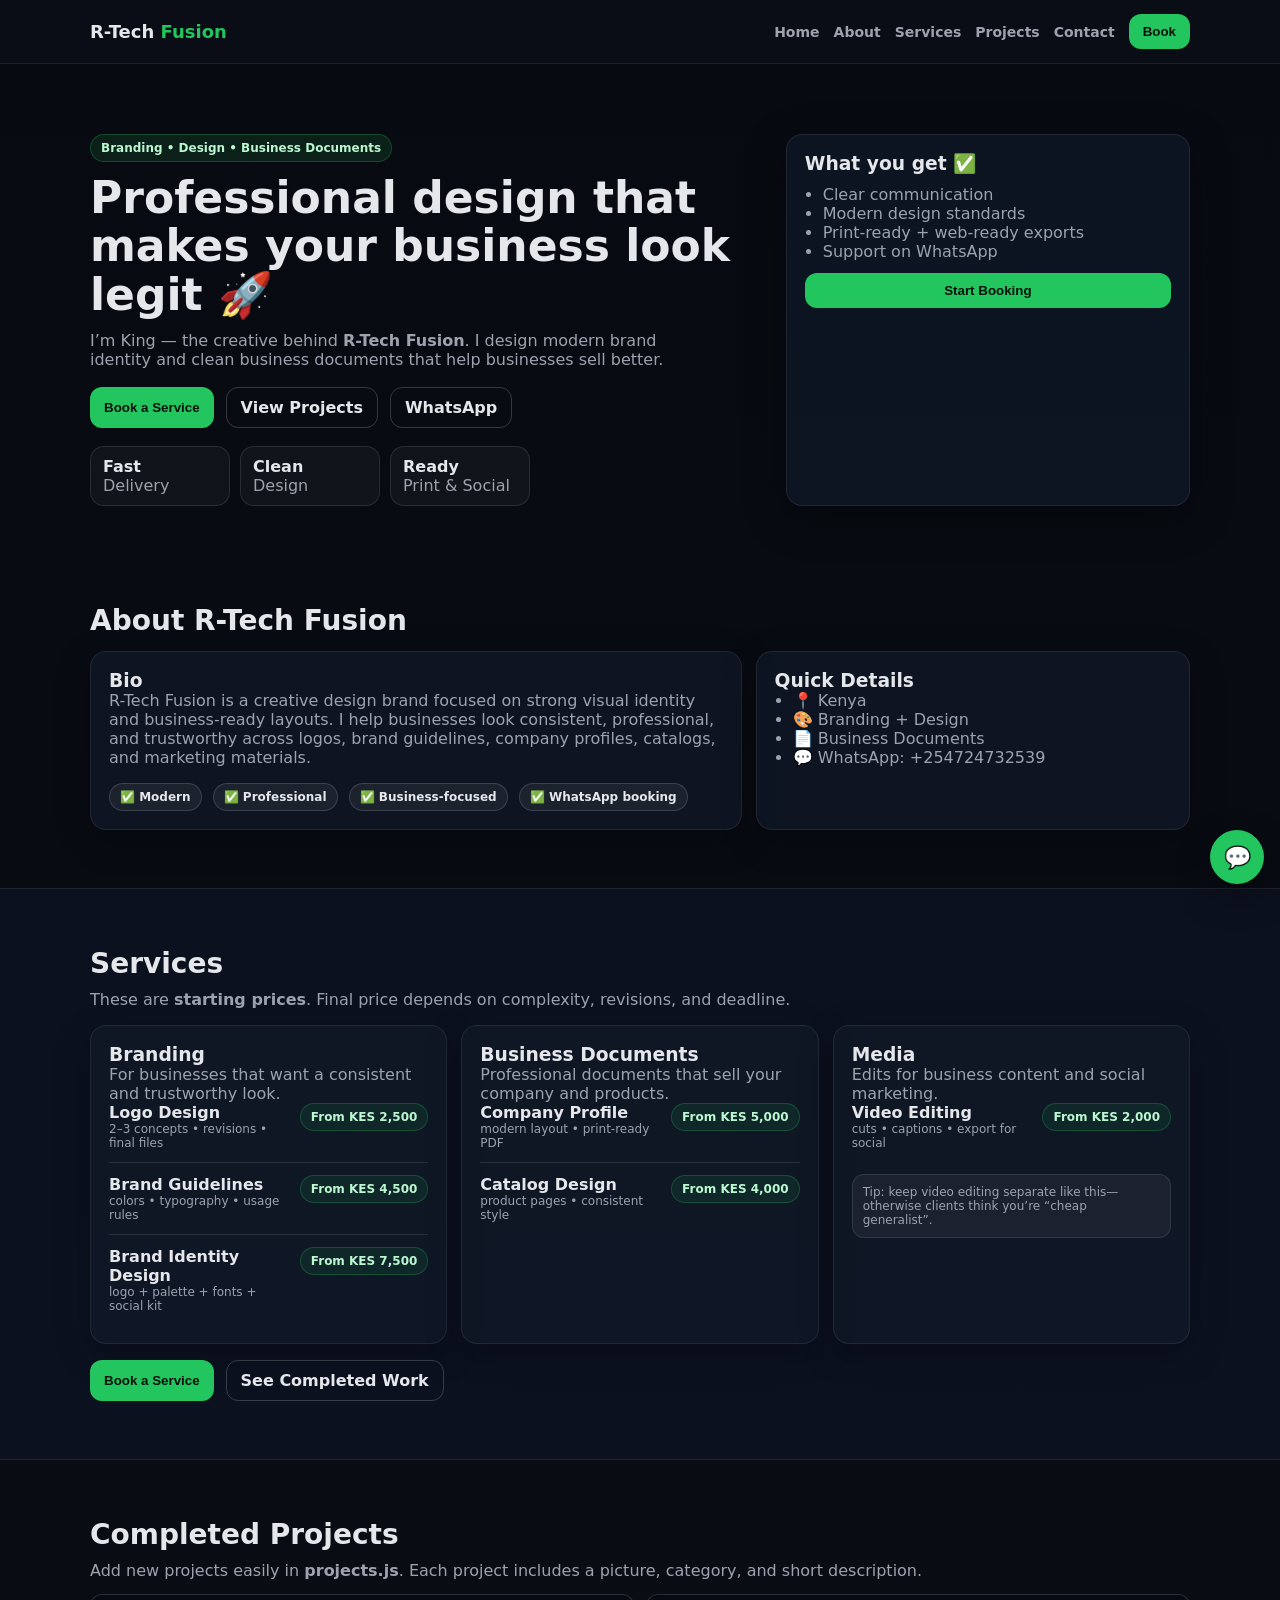
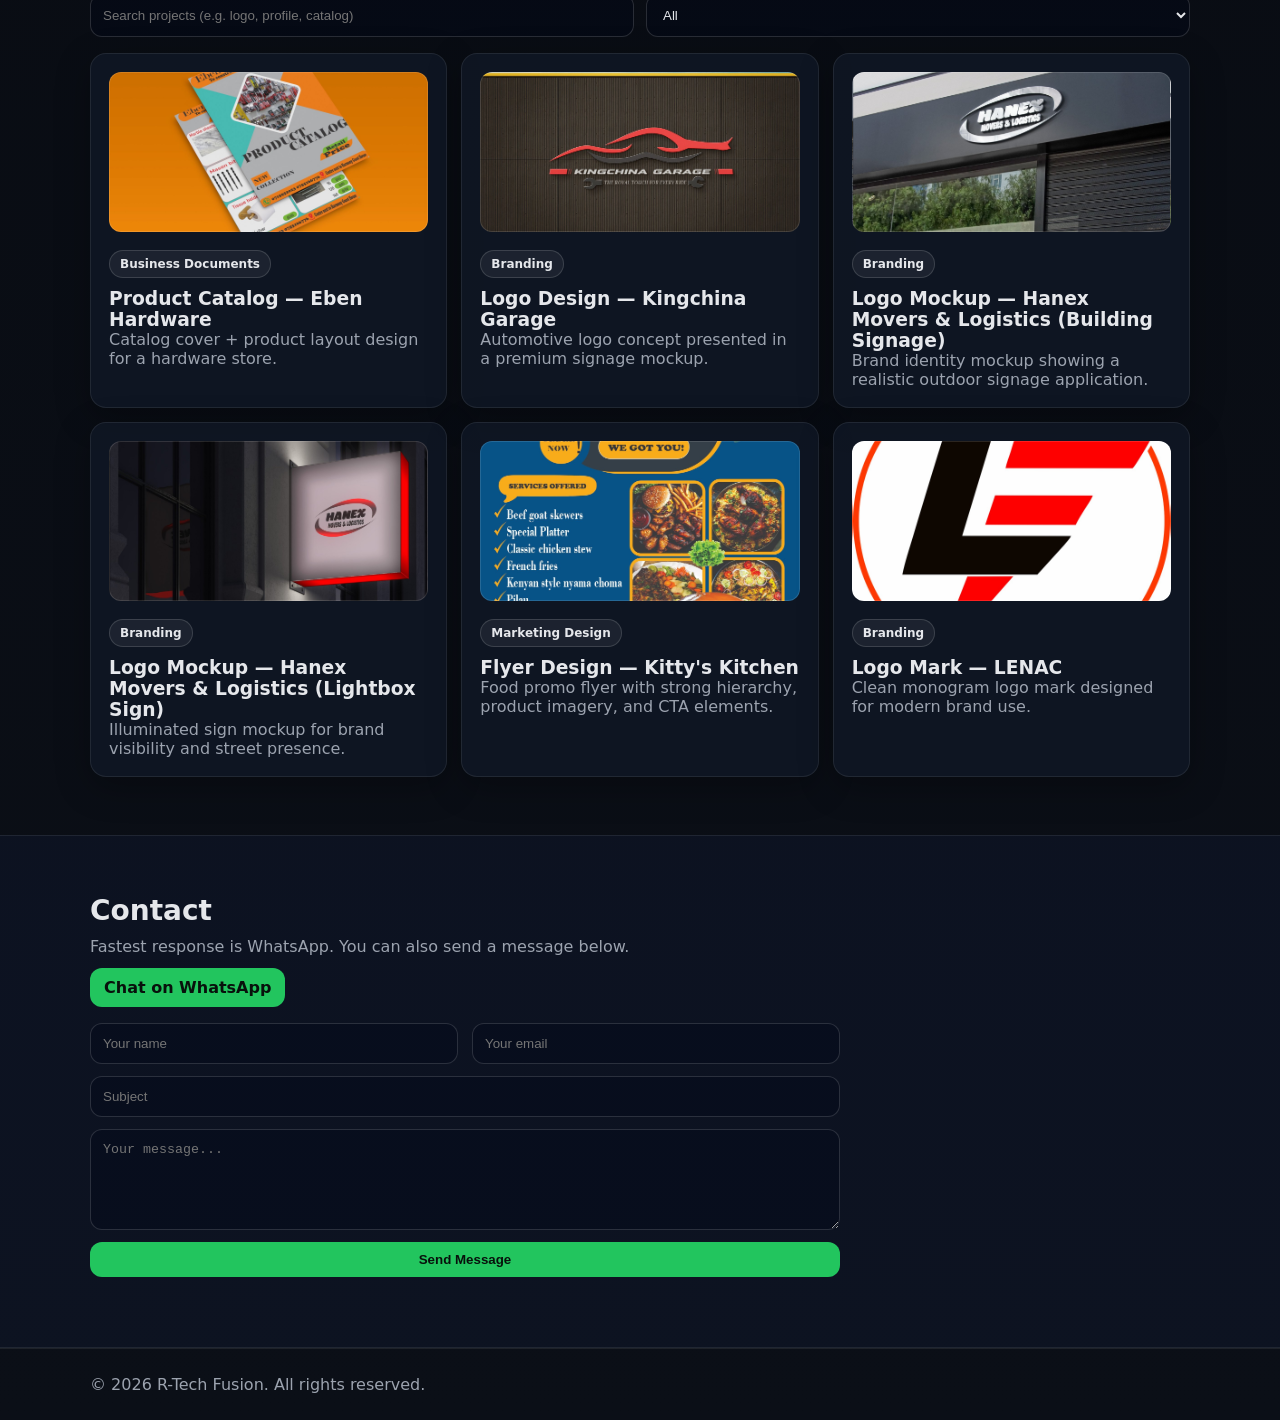
==== index.html @ 1673db48 "Add files via upload" ====
<!DOCTYPE html>
<html lang="en">
<head>
  <meta charset="UTF-8" />
  <meta name="viewport" content="width=device-width, initial-scale=1.0"/>
  <title>R-Tech Fusion | Portfolio</title>
  <link rel="stylesheet" href="style.css" />
</head>
<body>

  <header class="header">
    <div class="container nav">
      <a class="logo" href="#home">R-Tech <span>Fusion</span></a>

      <button class="menu-btn" id="menuBtn" aria-label="Toggle menu">☰</button>

      <nav id="navLinks">
        <a href="#home">Home</a>
        <a href="#about">About</a>
        <a href="#services">Services</a>
        <a href="#portfolio">Projects</a>
        <a href="#contact">Contact</a>
        <button class="btn btn-primary" id="openBooking">Book</button>
      </nav>
    </div>
  </header>

  <section id="home" class="hero">
    <div class="container hero-grid">
      <div>
        <p class="tag">Branding • Design • Business Documents</p>
        <h1>Professional design that makes your business look legit 🚀</h1>
        <p class="sub">
          I’m King — the creative behind <b>R-Tech Fusion</b>. I design modern brand identity and clean business
          documents that help businesses sell better.
        </p>

        <div class="hero-actions">
          <button class="btn btn-primary" id="openBooking2">Book a Service</button>
          <a class="btn btn-ghost" href="#portfolio">View Projects</a>
          <a class="btn btn-ghost" id="heroWhatsapp" href="#" target="_blank" rel="noopener">WhatsApp</a>
        </div>

        <div class="mini-stats">
          <div class="stat">
            <b>Fast</b><span class="muted">Delivery</span>
          </div>
          <div class="stat">
            <b>Clean</b><span class="muted">Design</span>
          </div>
          <div class="stat">
            <b>Ready</b><span class="muted">Print & Social</span>
          </div>
        </div>
      </div>

      <div class="hero-card">
        <h3>What you get ✅</h3>
        <ul class="muted list">
          <li>Clear communication</li>
          <li>Modern design standards</li>
          <li>Print-ready + web-ready exports</li>
          <li>Support on WhatsApp</li>
        </ul>
        <button class="btn btn-primary w-full" id="openBooking3">Start Booking</button>
      </div>
    </div>
  </section>

  <section id="about" class="section">
    <div class="container">
      <h2>About R-Tech Fusion</h2>
      <div class="about-grid">
        <div class="card">
          <h3>Bio</h3>
          <p class="muted">
            R-Tech Fusion is a creative design brand focused on strong visual identity and business-ready layouts.
            I help businesses look consistent, professional, and trustworthy across logos, brand guidelines, company profiles,
            catalogs, and marketing materials.
          </p>
          <div class="about-bullets">
            <span class="pill">✅ Modern</span>
            <span class="pill">✅ Professional</span>
            <span class="pill">✅ Business-focused</span>
            <span class="pill">✅ WhatsApp booking</span>
          </div>
        </div>

        <div class="card">
          <h3>Quick Details</h3>
          <ul class="muted list">
            <li>📍 Kenya</li>
            <li>🎨 Branding + Design</li>
            <li>📄 Business Documents</li>
            <li>💬 WhatsApp: +254724732539</li>
          </ul>
        </div>
      </div>
    </div>
  </section>

  <section id="services" class="section alt">
    <div class="container">
      <h2>Services</h2>
      <p class="muted">
        These are <b>starting prices</b>. Final price depends on complexity, revisions, and deadline.
      </p>

      <div class="grid service-cats">
        <div class="card">
          <h3>Branding</h3>
          <p class="muted">For businesses that want a consistent and trustworthy look.</p>

          <div class="service-item">
            <div>
              <b>Logo Design</b>
              <p class="muted tiny">2–3 concepts • revisions • final files</p>
            </div>
            <span class="price">From KES 2,500</span>
          </div>

          <div class="service-item">
            <div>
              <b>Brand Guidelines</b>
              <p class="muted tiny">colors • typography • usage rules</p>
            </div>
            <span class="price">From KES 4,500</span>
          </div>

          <div class="service-item">
            <div>
              <b>Brand Identity Design</b>
              <p class="muted tiny">logo + palette + fonts + social kit</p>
            </div>
            <span class="price">From KES 7,500</span>
          </div>
        </div>

        <div class="card">
          <h3>Business Documents</h3>
          <p class="muted">Professional documents that sell your company and products.</p>

          <div class="service-item">
            <div>
              <b>Company Profile</b>
              <p class="muted tiny">modern layout • print-ready PDF</p>
            </div>
            <span class="price">From KES 5,000</span>
          </div>

          <div class="service-item">
            <div>
              <b>Catalog Design</b>
              <p class="muted tiny">product pages • consistent style</p>
            </div>
            <span class="price">From KES 4,000</span>
          </div>
        </div>

        <div class="card">
          <h3>Media</h3>
          <p class="muted">Edits for business content and social marketing.</p>

          <div class="service-item">
            <div>
              <b>Video Editing</b>
              <p class="muted tiny">cuts • captions • export for social</p>
            </div>
            <span class="price">From KES 2,000</span>
          </div>

          <div class="note">
            <p class="muted tiny">
              Tip: keep video editing separate like this—otherwise clients think you’re “cheap generalist”.
            </p>
          </div>
        </div>
      </div>

      <div class="cta-row">
        <button class="btn btn-primary" id="openBooking4">Book a Service</button>
        <a class="btn btn-ghost" href="#portfolio">See Completed Work</a>
      </div>
    </div>
  </section>

  <section id="portfolio" class="section">
    <div class="container">
      <h2>Completed Projects</h2>
      <p class="muted">
        Add new projects easily in <b>projects.js</b>. Each project includes a picture, category, and short description.
      </p>

      <div class="portfolio-controls">
        <input id="searchInput" type="text" placeholder="Search projects (e.g. logo, profile, catalog)" />
        <select id="filterSelect">
          <option value="All">All Categories</option>
        </select>
      </div>

      <div id="projectsGrid" class="grid cards"></div>
    </div>
  </section>

  <section id="contact" class="section alt">
    <div class="container">
      <h2>Contact</h2>
      <p class="muted">Fastest response is WhatsApp. You can also send a message below.</p>

      <div class="contact-row">
        <a class="btn btn-primary" id="contactWhatsapp" href="#" target="_blank" rel="noopener">Chat on WhatsApp</a>
      </div>

      <form id="contactForm" class="form">
        <div class="grid form-grid">
          <input type="text" id="name" placeholder="Your name" required />
          <input type="email" id="email" placeholder="Your email" required />
        </div>

        <input type="text" id="subject" placeholder="Subject" required />
        <textarea id="message" placeholder="Your message..." rows="5" required></textarea>

        <button class="btn btn-primary" type="submit">Send Message</button>
        <p id="formStatus" class="muted tiny"></p>
      </form>
    </div>
  </section>

  <div class="modal" id="bookingModal" aria-hidden="true">
    <div class="modal-content">
      <div class="modal-header">
        <h3>Book a Service 📅</h3>
        <button class="icon-btn" id="closeBooking" aria-label="Close">✖</button>
      </div>

      <p class="muted">
        Fill this quick form and it will open WhatsApp with your booking details.
      </p>

      <form id="bookingForm" class="form" style="margin-top:12px;">
        <label class="muted label">Select Service</label>
        <select id="serviceSelect" required></select>

        <label class="muted label">Budget (KES)</label>
        <input id="budget" type="text" placeholder="e.g. 3000 - 8000" required />

        <label class="muted label">Deadline / Timeline</label>
        <input id="deadline" type="text" placeholder="e.g. 2 days / by Friday" required />

        <label class="muted label">Project Details</label>
        <textarea id="details" rows="4"
          placeholder="Brand name, style, colors, size, pages, references, anything important..." required></textarea>

        <button class="btn btn-primary" type="submit">Book via WhatsApp</button>
        <button class="btn btn-ghost" type="button" id="whatsappFromModal">WhatsApp Instead</button>

        <p class="tiny muted">
          No backend needed — your booking arrives on WhatsApp instantly.
        </p>
      </form>
    </div>
  </div>

  <a class="wa-float" id="waFloat" href="#" target="_blank" rel="noopener" aria-label="Chat on WhatsApp">💬</a>

  <footer class="footer">
    <div class="container">
      <p class="muted">© <span id="year"></span> R-Tech Fusion. All rights reserved.</p>
    </div>
  </footer>

  <script src="projects.js"></script>
  <script src="script.js"></script>
</body>
</html>
---- style.css ----
:root{
  --bg:#0b0f17;
  --card:#111827;
  --alt:#0f172a;
  --text:#e5e7eb;
  --muted:#9ca3af;
  --primary:#22c55e;
  --border: rgba(255,255,255,0.08);
}

*{ box-sizing:border-box; margin:0; padding:0; }
html{ scroll-behavior:smooth; }
body{
  font-family: system-ui, -apple-system, Segoe UI, Roboto, Arial, sans-serif;
  background: linear-gradient(180deg, #070a10, var(--bg));
  color: var(--text);
}

.container{
  width:min(1100px, 92%);
  margin-inline:auto;
}

.header{
  position:sticky; top:0; z-index:50;
  background: rgba(11,15,23,0.85);
  backdrop-filter: blur(10px);
  border-bottom:1px solid var(--border);
}

.nav{
  display:flex;
  align-items:center;
  justify-content:space-between;
  padding:14px 0;
  gap:12px;
}

.logo{
  font-weight:900;
  text-decoration:none;
  color:var(--text);
  font-size:18px;
}
.logo span{ color: var(--primary); }

.menu-btn{
  display:none;
  border:1px solid rgba(255,255,255,0.16);
  background: rgba(255,255,255,0.06);
  color: var(--text);
  padding:8px 10px;
  border-radius:12px;
  cursor:pointer;
  font-size:16px;
}

nav{
  display:flex;
  align-items:center;
  gap:14px;
  flex-wrap:wrap;
}
nav a{
  text-decoration:none;
  color:var(--muted);
  font-weight:700;
  font-size:14px;
}
nav a:hover{ color: var(--text); }

@media (max-width: 820px){
  .menu-btn{ display:inline-flex; }
  nav{
    display:none;
    width:100%;
    padding:10px 0 14px;
    border-top:1px solid var(--border);
  }
  nav.open{ display:flex; }
}

.hero{ padding:70px 0 40px; }
.hero-grid{
  display:grid;
  grid-template-columns: 1.25fr 0.75fr;
  gap:22px;
}
@media (max-width: 860px){
  .hero-grid{ grid-template-columns:1fr; }
}

.tag{
  display:inline-block;
  color: #bbf7d0;
  background: rgba(34,197,94,0.12);
  border:1px solid rgba(34,197,94,0.25);
  padding:6px 10px;
  border-radius:999px;
  margin-bottom:12px;
  font-weight:900;
  font-size:12px;
}

h1{
  font-size: clamp(30px, 4vw, 44px);
  line-height:1.1;
}
.sub{
  margin-top:12px;
  color: var(--muted);
  max-width: 60ch;
}

.hero-actions{
  display:flex;
  gap:12px;
  margin-top:18px;
  flex-wrap:wrap;
}

.mini-stats{
  margin-top:18px;
  display:flex;
  gap:10px;
  flex-wrap:wrap;
}
.stat{
  padding:10px 12px;
  border-radius:14px;
  border:1px solid rgba(255,255,255,0.10);
  background: rgba(255,255,255,0.04);
  min-width: 140px;
}
.stat b{ display:block; }
.stat span{ display:block; }

.hero-card{
  background: rgba(17,24,39,0.75);
  border: 1px solid var(--border);
  border-radius:16px;
  padding:18px;
  box-shadow: 0 12px 40px rgba(0,0,0,0.35);
}
.hero-card h3{ margin-bottom:10px; }
.list{ padding-left: 18px; }
.w-full{ width:100%; margin-top:12px; }

.section{ padding:58px 0; }
.section.alt{
  background: rgba(15,23,42,0.55);
  border-top:1px solid var(--border);
  border-bottom:1px solid var(--border);
}

h2{ font-size:28px; margin-bottom:10px; }
.muted{ color: var(--muted); }
.tiny{ font-size:12px; }

.grid{ display:grid; gap:14px; }
.cards{
  grid-template-columns: repeat(3, 1fr);
  margin-top:16px;
}
@media (max-width: 900px){
  .cards{ grid-template-columns: 1fr; }
}

.card{
  background: rgba(17,24,39,0.75);
  border: 1px solid var(--border);
  border-radius:16px;
  padding:18px;
  box-shadow: 0 10px 35px rgba(0,0,0,0.28);
}

.btn{
  border:none;
  cursor:pointer;
  padding:10px 14px;
  border-radius:12px;
  font-weight:900;
  text-decoration:none;
  display:inline-flex;
  align-items:center;
  justify-content:center;
  gap:8px;
}
.btn-primary{
  background: var(--primary);
  color:#08110c;
}
.btn-primary:hover{ filter: brightness(0.95); }
.btn-ghost{
  background: transparent;
  border: 1px solid rgba(255,255,255,0.18);
  color: var(--text);
}
.btn-ghost:hover{ border-color: rgba(255,255,255,0.30); }

.about-grid{
  display:grid;
  grid-template-columns: 1.2fr 0.8fr;
  gap:14px;
  margin-top:14px;
}
@media (max-width:900px){ .about-grid{ grid-template-columns:1fr; } }

.pill{
  display:inline-flex;
  padding:6px 10px;
  border-radius:999px;
  border:1px solid rgba(255,255,255,0.14);
  background: rgba(255,255,255,0.06);
  font-size:12px;
  font-weight:900;
  margin: 6px 6px 0 0;
}
.about-bullets{ margin-top:10px; }

.service-cats{
  grid-template-columns: repeat(3, 1fr);
  margin-top:16px;
}
@media (max-width: 900px){ .service-cats{ grid-template-columns:1fr; } }

.service-item{
  display:flex;
  align-items:flex-start;
  justify-content:space-between;
  gap:12px;
  padding:12px 0;
  border-top:1px solid rgba(255,255,255,0.10);
}
.service-item:first-of-type{ border-top:none; padding-top:0; }

.price{
  font-weight:900;
  white-space:nowrap;
  border:1px solid rgba(34,197,94,0.25);
  background: rgba(34,197,94,0.10);
  padding:6px 10px;
  border-radius:999px;
  font-size:12px;
  color: #bbf7d0;
}

.note{
  margin-top:12px;
  padding:10px;
  border-radius:12px;
  border:1px solid rgba(255,255,255,0.10);
  background: rgba(255,255,255,0.05);
}

.cta-row{
  display:flex;
  gap:12px;
  margin-top:16px;
  flex-wrap:wrap;
}

.portfolio-controls{
  margin-top:14px;
  display:flex;
  gap:12px;
  flex-wrap:wrap;
}
.portfolio-controls input, .portfolio-controls select{
  flex:1;
  min-width: 220px;
}

.project .thumb{
  height:160px;
  border-radius:12px;
  background: linear-gradient(135deg, rgba(34,197,94,0.18), rgba(255,255,255,0.06));
  border: 1px solid rgba(255,255,255,0.12);
  margin-bottom:12px;
  background-size: cover;
  background-position: center;
}
.project-meta{ margin-bottom:10px; }

.form{
  margin-top:16px;
  display:grid;
  gap:12px;
  max-width: 750px;
}
.form-grid{
  grid-template-columns: 1fr 1fr;
}
@media (max-width: 700px){
  .form-grid{ grid-template-columns:1fr; }
}
.label{ font-weight:800; }

input, textarea, select{
  width:100%;
  background: rgba(2,6,23,0.35);
  border: 1px solid rgba(255,255,255,0.14);
  color: var(--text);
  border-radius:12px;
  padding:12px 12px;
  outline:none;
}
input:focus, textarea:focus, select:focus{
  border-color: rgba(34,197,94,0.55);
}

.contact-row{ margin-top: 12px; }

.modal{
  position: fixed;
  inset:0;
  background: rgba(0,0,0,0.55);
  display:none;
  align-items:center;
  justify-content:center;
  padding:16px;
}
.modal.show{ display:flex; }
.modal-content{
  width:min(560px, 100%);
  background: rgba(17,24,39,0.95);
  border:1px solid var(--border);
  border-radius:16px;
  padding:16px;
}
.modal-header{
  display:flex;
  align-items:center;
  justify-content:space-between;
  gap:10px;
  margin-bottom:10px;
}
.icon-btn{
  border:none;
  background: transparent;
  color: var(--text);
  cursor:pointer;
  font-size:16px;
}

.wa-float{
  position: fixed;
  right: 16px;
  bottom: 16px;
  width: 54px;
  height: 54px;
  border-radius: 999px;
  background: var(--primary);
  color: #08110c;
  font-size: 22px;
  display:flex;
  align-items:center;
  justify-content:center;
  text-decoration:none;
  box-shadow: 0 14px 35px rgba(0,0,0,0.35);
}

.footer{
  padding:26px 0;
  border-top:1px solid var(--border);
}
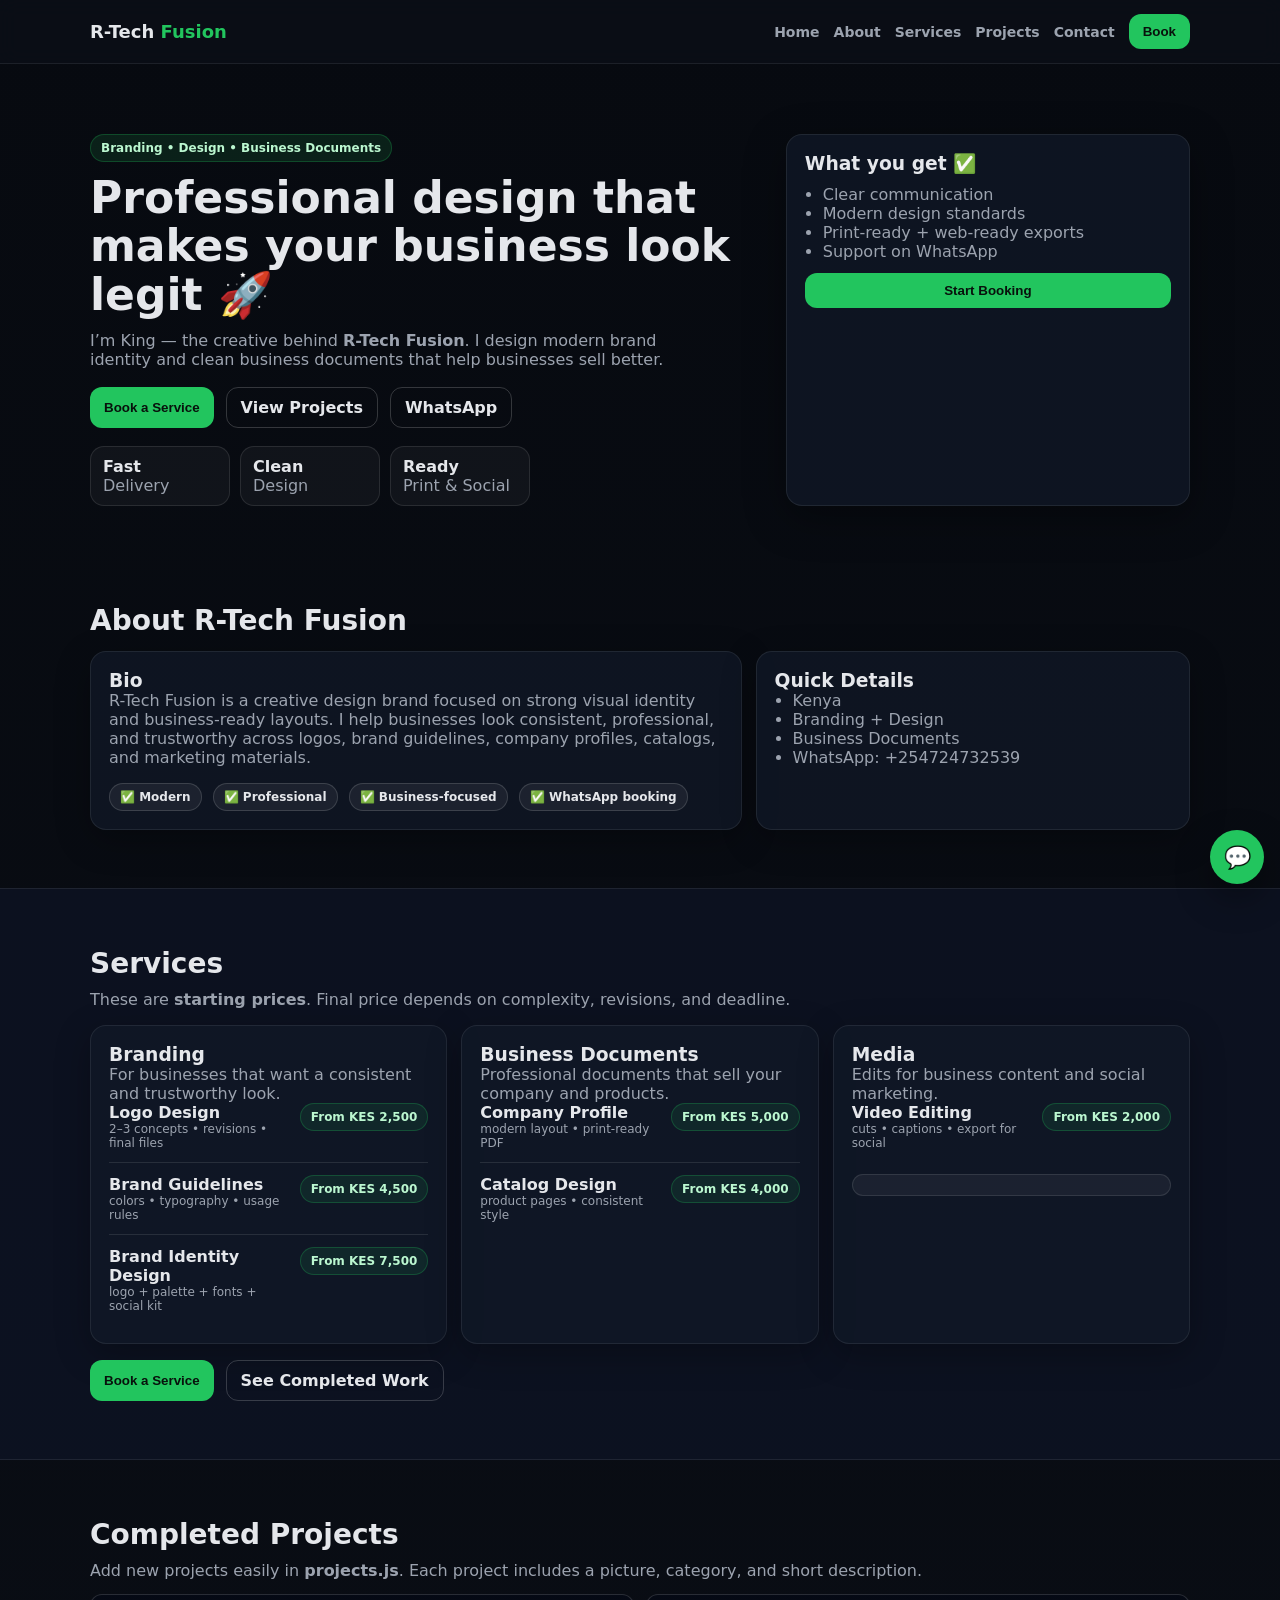
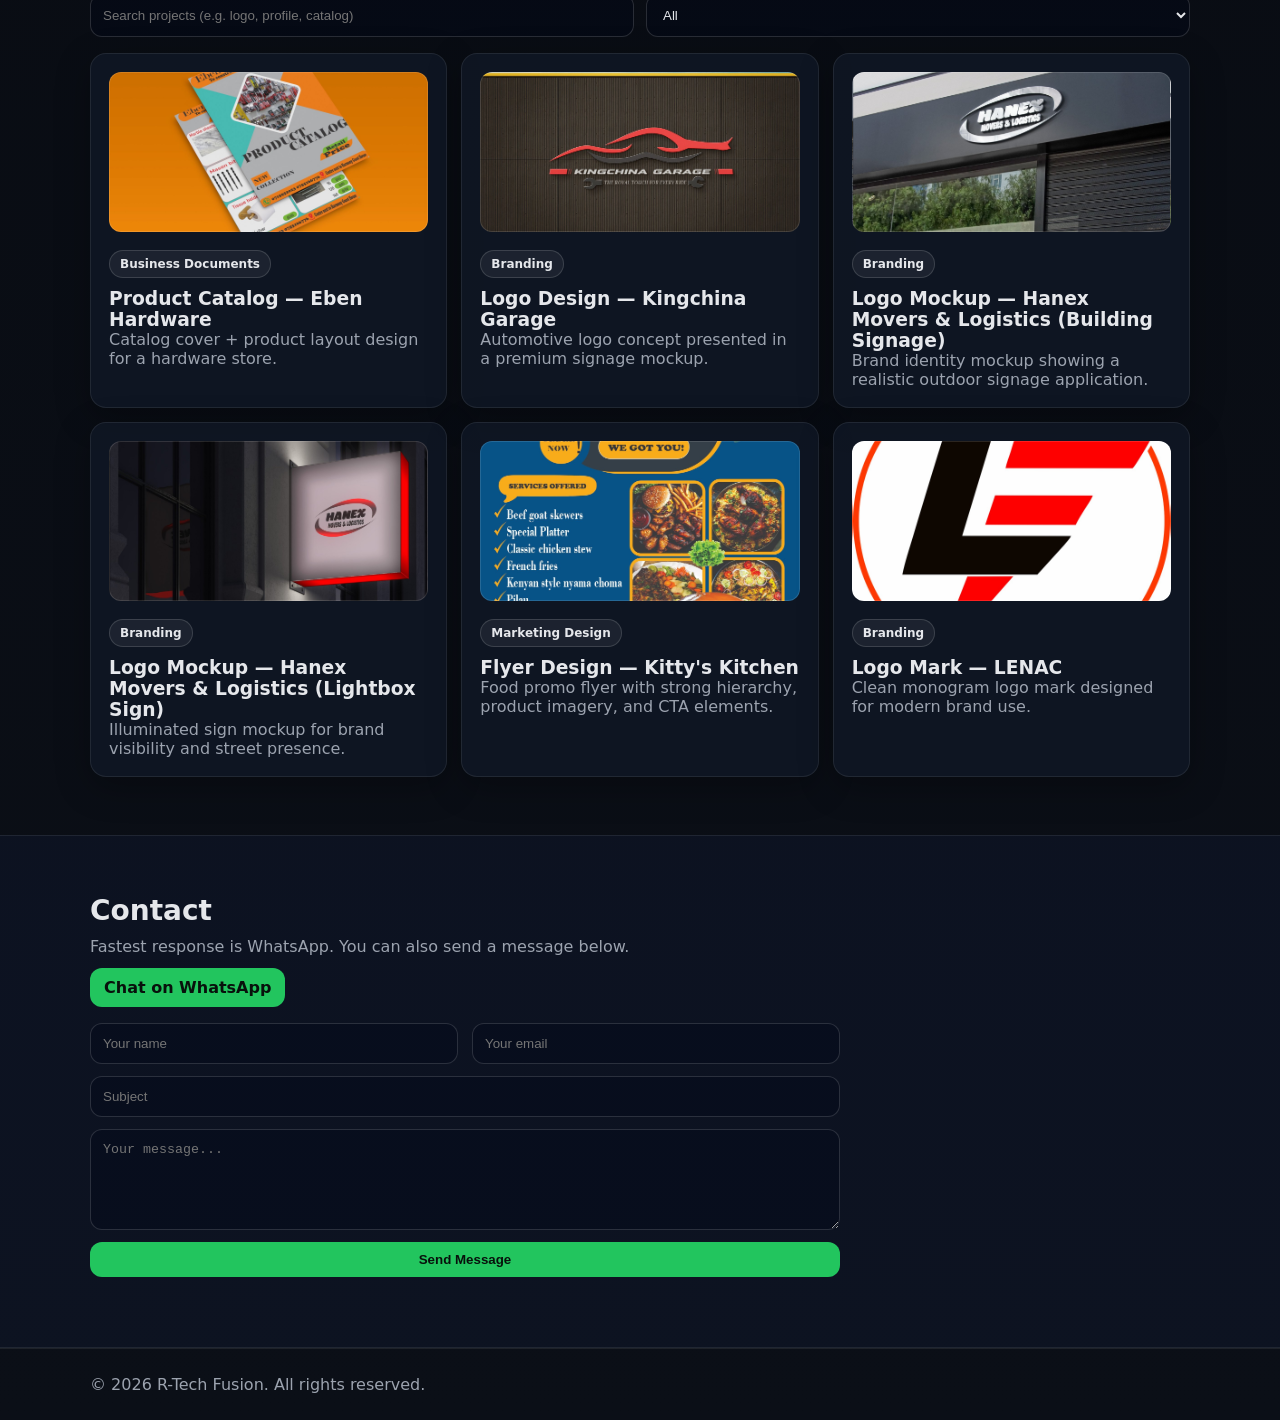
==== commit a53f77ab: "Update index.html" ====
--- a/index.html
+++ b/index.html
@@ -89,10 +89,10 @@
         <div class="card">
           <h3>Quick Details</h3>
           <ul class="muted list">
-            <li>📍 Kenya</li>
-            <li>🎨 Branding + Design</li>
-            <li>📄 Business Documents</li>
-            <li>💬 WhatsApp: +254724732539</li>
+            <li> Kenya</li>
+            <li> Branding + Design</li>
+            <li> Business Documents</li>
+            <li> WhatsApp: +254724732539</li>
           </ul>
         </div>
       </div>
@@ -171,7 +171,6 @@
 
           <div class="note">
             <p class="muted tiny">
-              Tip: keep video editing separate like this—otherwise clients think you’re “cheap generalist”.
             </p>
           </div>
         </div>
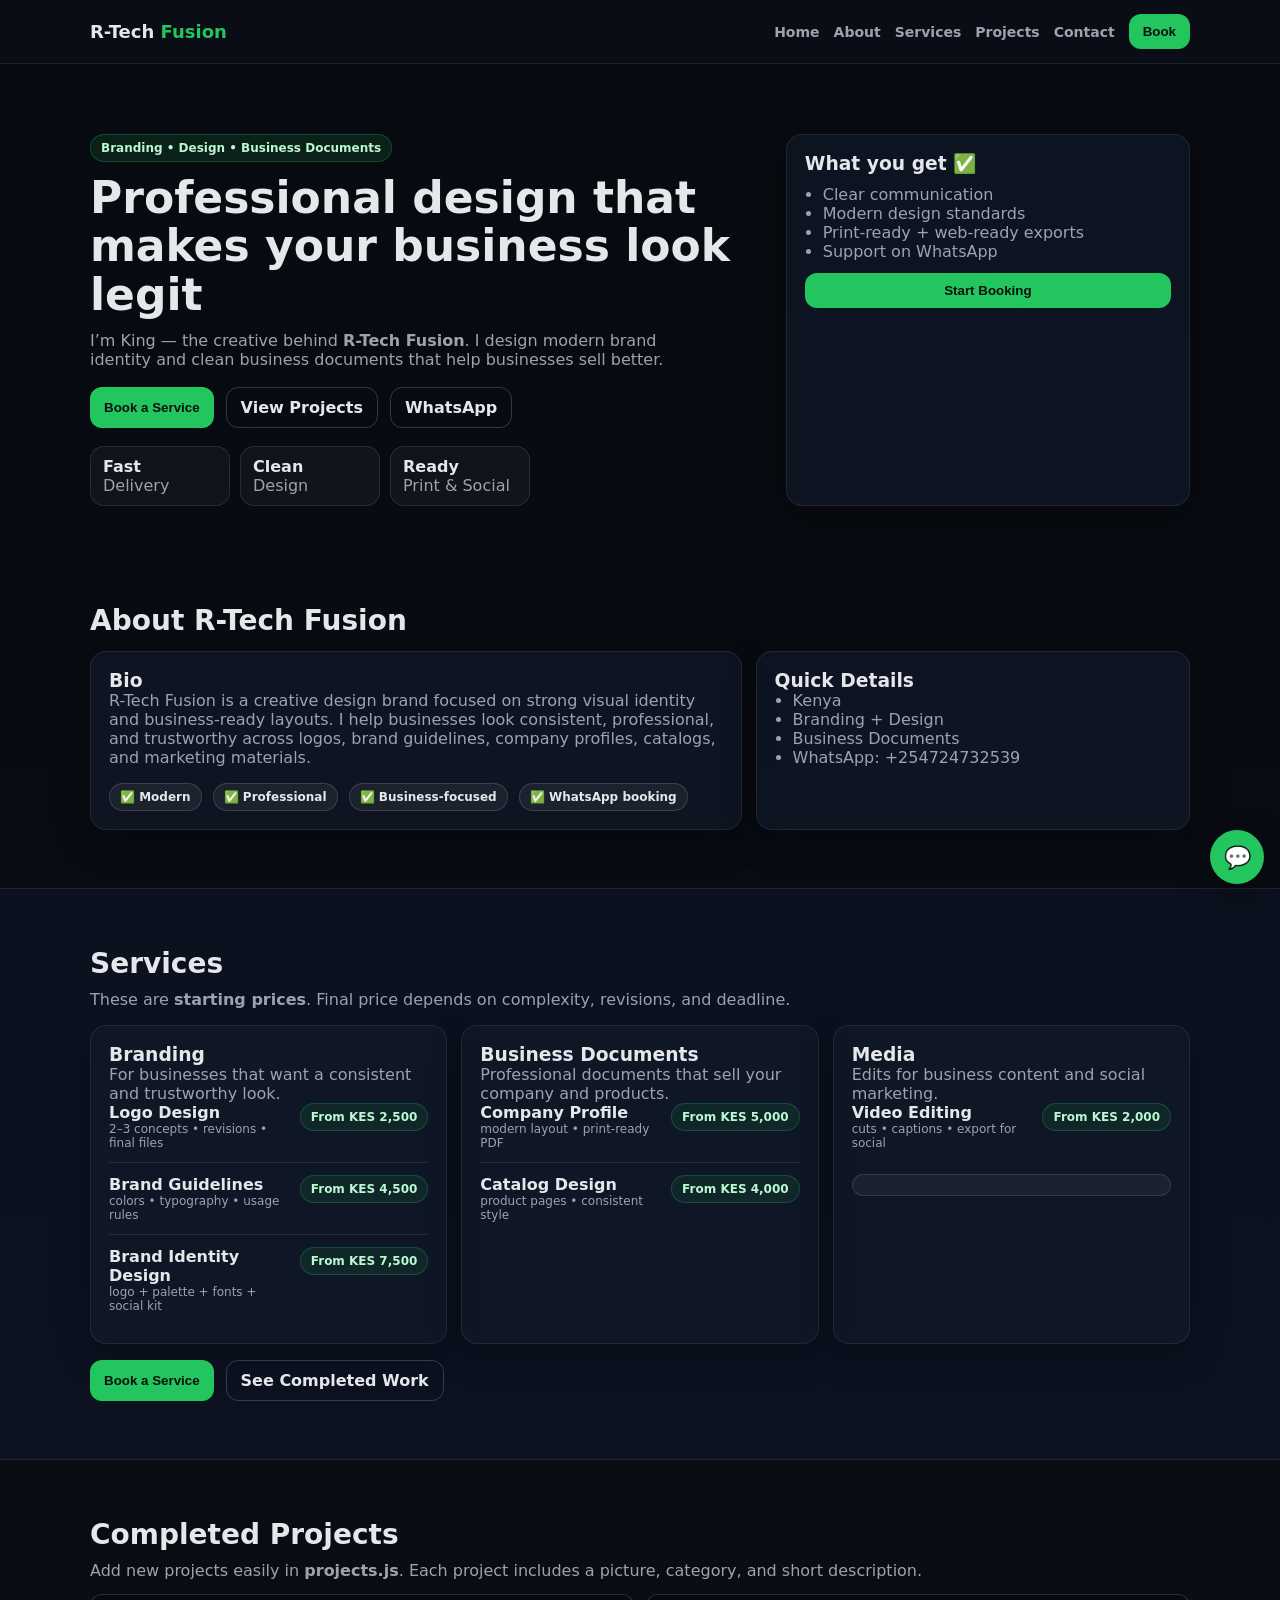
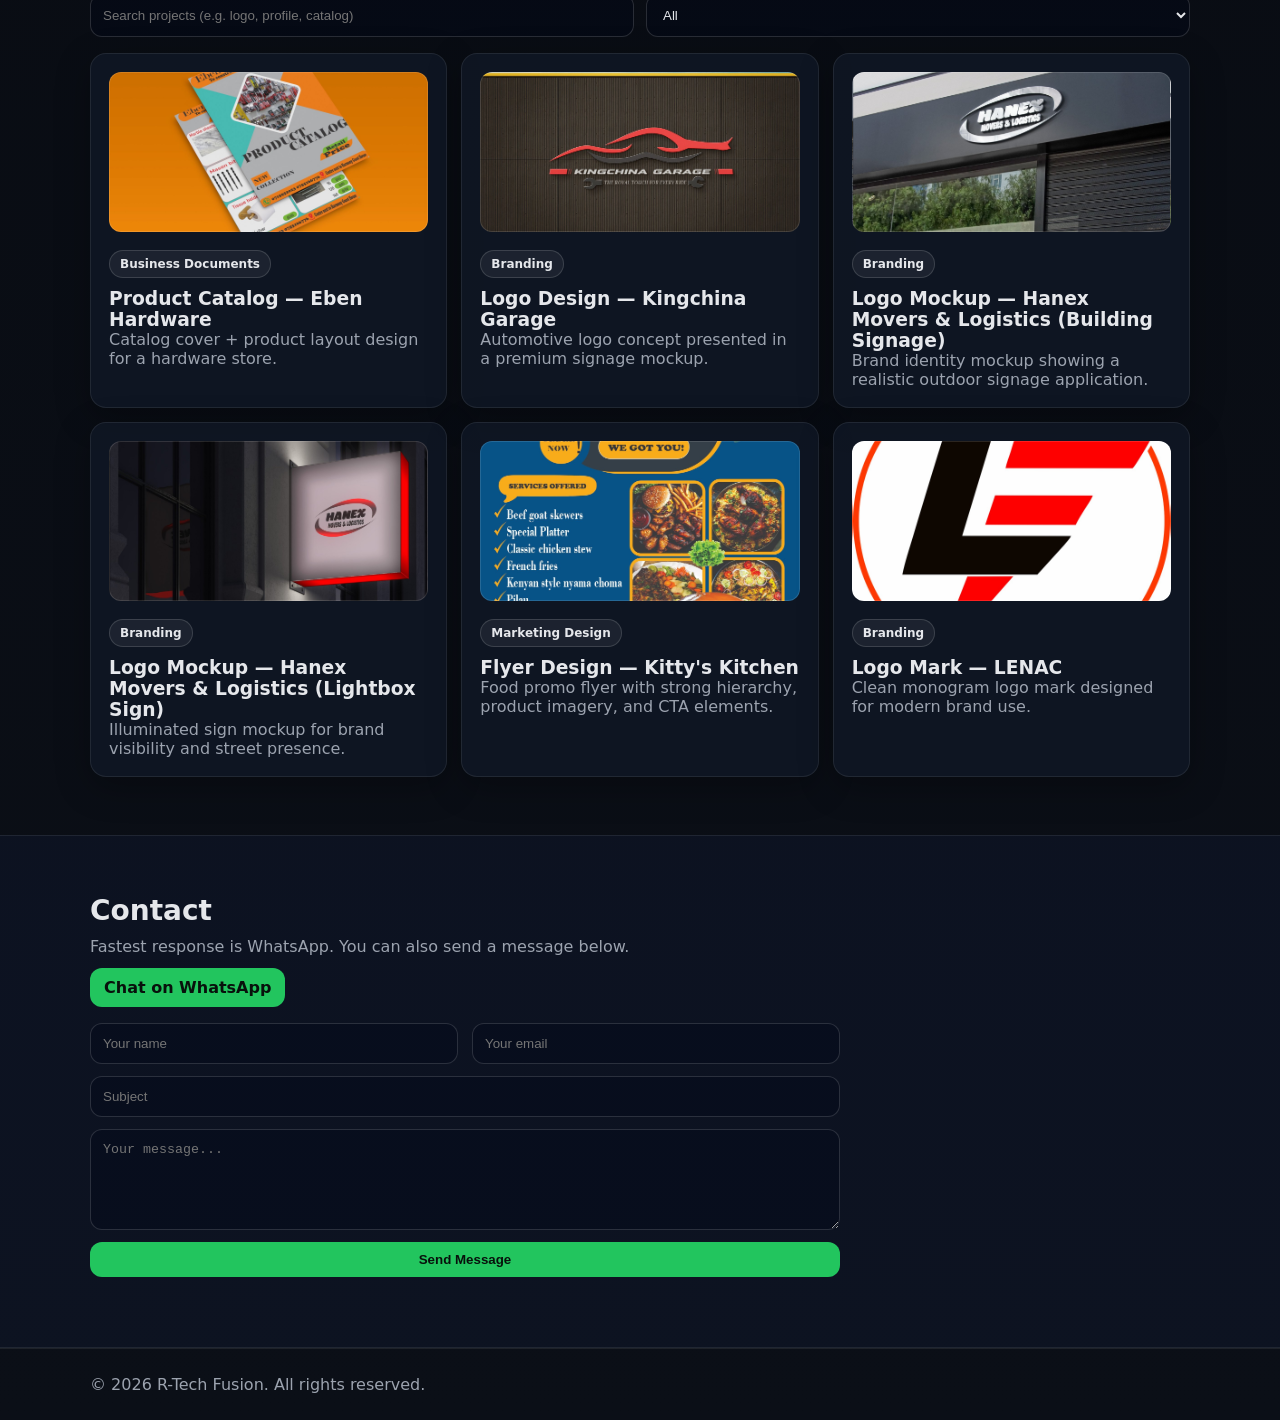
==== commit 63ada561: "Update index.html" ====
--- a/index.html
+++ b/index.html
@@ -29,7 +29,7 @@
     <div class="container hero-grid">
       <div>
         <p class="tag">Branding • Design • Business Documents</p>
-        <h1>Professional design that makes your business look legit 🚀</h1>
+        <h1>Professional design that makes your business look legit </h1>
         <p class="sub">
           I’m King — the creative behind <b>R-Tech Fusion</b>. I design modern brand identity and clean business
           documents that help businesses sell better.
